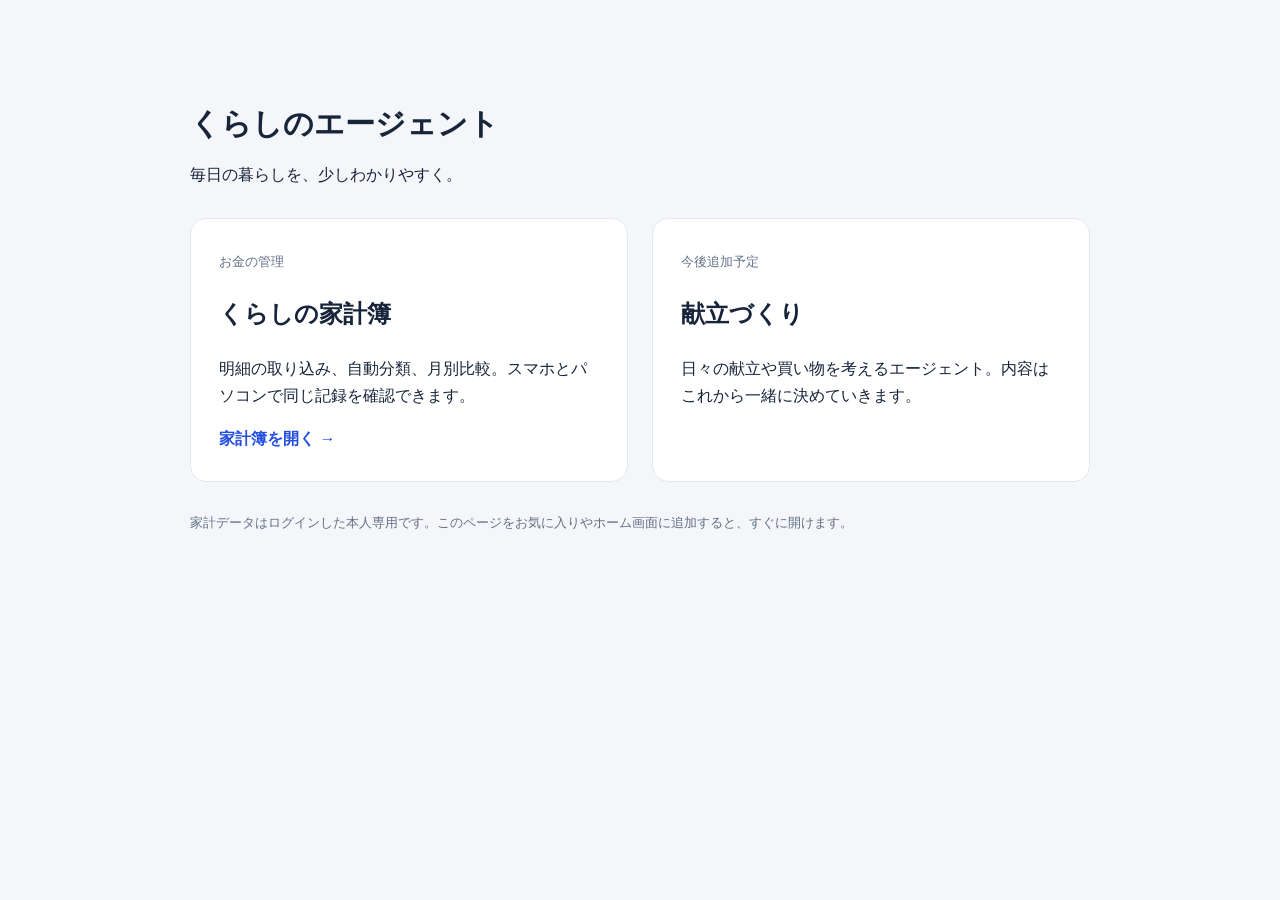
==== index.html @ e910c817 "Add household app with private Firebase sync" ====
<!doctype html><html lang="ja"><meta charset="utf-8"><meta name="viewport" content="width=device-width,initial-scale=1"><title>くらしのエージェント</title><style>body{font-family:-apple-system,BlinkMacSystemFont,'Hiragino Kaku Gothic ProN',sans-serif;margin:0;background:#f4f6fa;color:#17243a}main{max-width:900px;margin:60px auto;padding:24px}h1{font-size:30px}.cards{display:grid;grid-template-columns:repeat(auto-fit,minmax(250px,1fr));gap:24px;margin-top:32px}.card{background:white;border:1px solid #e3e8f0;border-radius:16px;padding:28px;color:inherit;text-decoration:none;line-height:1.7}a.card:hover{border-color:#244fe0}.tag{font-size:13px;color:#627086}.action{color:#244fe0;font-weight:bold}footer{color:#627086;font-size:13px;margin-top:32px}</style><main><h1>くらしのエージェント</h1><p>毎日の暮らしを、少しわかりやすく。</p><div class="cards"><a class="card" href="./household.html"><span class="tag">お金の管理</span><h2>くらしの家計簿</h2><p>明細の取り込み、自動分類、月別比較。スマホとパソコンで同じ記録を確認できます。</p><span class="action">家計簿を開く →</span></a><section class="card"><span class="tag">今後追加予定</span><h2>献立づくり</h2><p>日々の献立や買い物を考えるエージェント。内容はこれから一緒に決めていきます。</p></section></div><footer>家計データはログインした本人専用です。このページをお気に入りやホーム画面に追加すると、すぐに開けます。</footer></main></html>
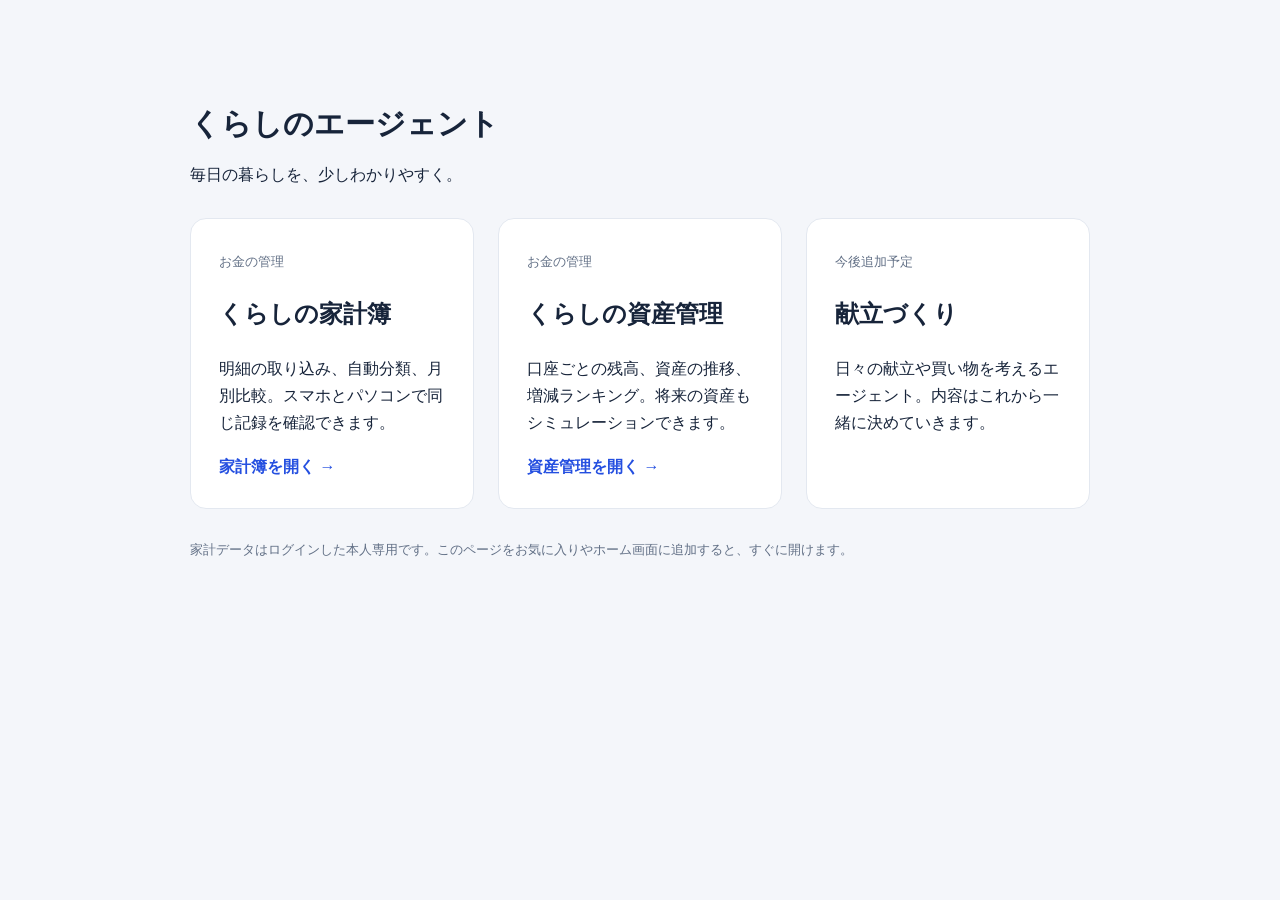
==== commit 14781c30: "Add asset tracking with account rankings and compound growth simulation Add Google-authenticated ass" ====
--- a/index.html
+++ b/index.html
@@ -1 +1 @@
-<!doctype html><html lang="ja"><meta charset="utf-8"><meta name="viewport" content="width=device-width,initial-scale=1"><title>くらしのエージェント</title><style>body{font-family:-apple-system,BlinkMacSystemFont,'Hiragino Kaku Gothic ProN',sans-serif;margin:0;background:#f4f6fa;color:#17243a}main{max-width:900px;margin:60px auto;padding:24px}h1{font-size:30px}.cards{display:grid;grid-template-columns:repeat(auto-fit,minmax(250px,1fr));gap:24px;margin-top:32px}.card{background:white;border:1px solid #e3e8f0;border-radius:16px;padding:28px;color:inherit;text-decoration:none;line-height:1.7}a.card:hover{border-color:#244fe0}.tag{font-size:13px;color:#627086}.action{color:#244fe0;font-weight:bold}footer{color:#627086;font-size:13px;margin-top:32px}</style><main><h1>くらしのエージェント</h1><p>毎日の暮らしを、少しわかりやすく。</p><div class="cards"><a class="card" href="./household.html"><span class="tag">お金の管理</span><h2>くらしの家計簿</h2><p>明細の取り込み、自動分類、月別比較。スマホとパソコンで同じ記録を確認できます。</p><span class="action">家計簿を開く →</span></a><section class="card"><span class="tag">今後追加予定</span><h2>献立づくり</h2><p>日々の献立や買い物を考えるエージェント。内容はこれから一緒に決めていきます。</p></section></div><footer>家計データはログインした本人専用です。このページをお気に入りやホーム画面に追加すると、すぐに開けます。</footer></main></html>
+<!doctype html><html lang="ja"><meta charset="utf-8"><meta name="viewport" content="width=device-width,initial-scale=1"><title>くらしのエージェント</title><style>body{font-family:-apple-system,BlinkMacSystemFont,'Hiragino Kaku Gothic ProN',sans-serif;margin:0;background:#f4f6fa;color:#17243a}main{max-width:900px;margin:60px auto;padding:24px}h1{font-size:30px}.cards{display:grid;grid-template-columns:repeat(auto-fit,minmax(250px,1fr));gap:24px;margin-top:32px}.card{background:white;border:1px solid #e3e8f0;border-radius:16px;padding:28px;color:inherit;text-decoration:none;line-height:1.7}a.card:hover{border-color:#244fe0}.tag{font-size:13px;color:#627086}.action{color:#244fe0;font-weight:bold}footer{color:#627086;font-size:13px;margin-top:32px}</style><main><h1>くらしのエージェント</h1><p>毎日の暮らしを、少しわかりやすく。</p><div class="cards"><a class="card" href="./household.html"><span class="tag">お金の管理</span><h2>くらしの家計簿</h2><p>明細の取り込み、自動分類、月別比較。スマホとパソコンで同じ記録を確認できます。</p><span class="action">家計簿を開く →</span></a><a class="card" href="./assets.html"><span class="tag">お金の管理</span><h2>くらしの資産管理</h2><p>口座ごとの残高、資産の推移、増減ランキング。将来の資産もシミュレーションできます。</p><span class="action">資産管理を開く →</span></a><section class="card"><span class="tag">今後追加予定</span><h2>献立づくり</h2><p>日々の献立や買い物を考えるエージェント。内容はこれから一緒に決めていきます。</p></section></div><footer>家計データはログインした本人専用です。このページをお気に入りやホーム画面に追加すると、すぐに開けます。</footer></main></html>
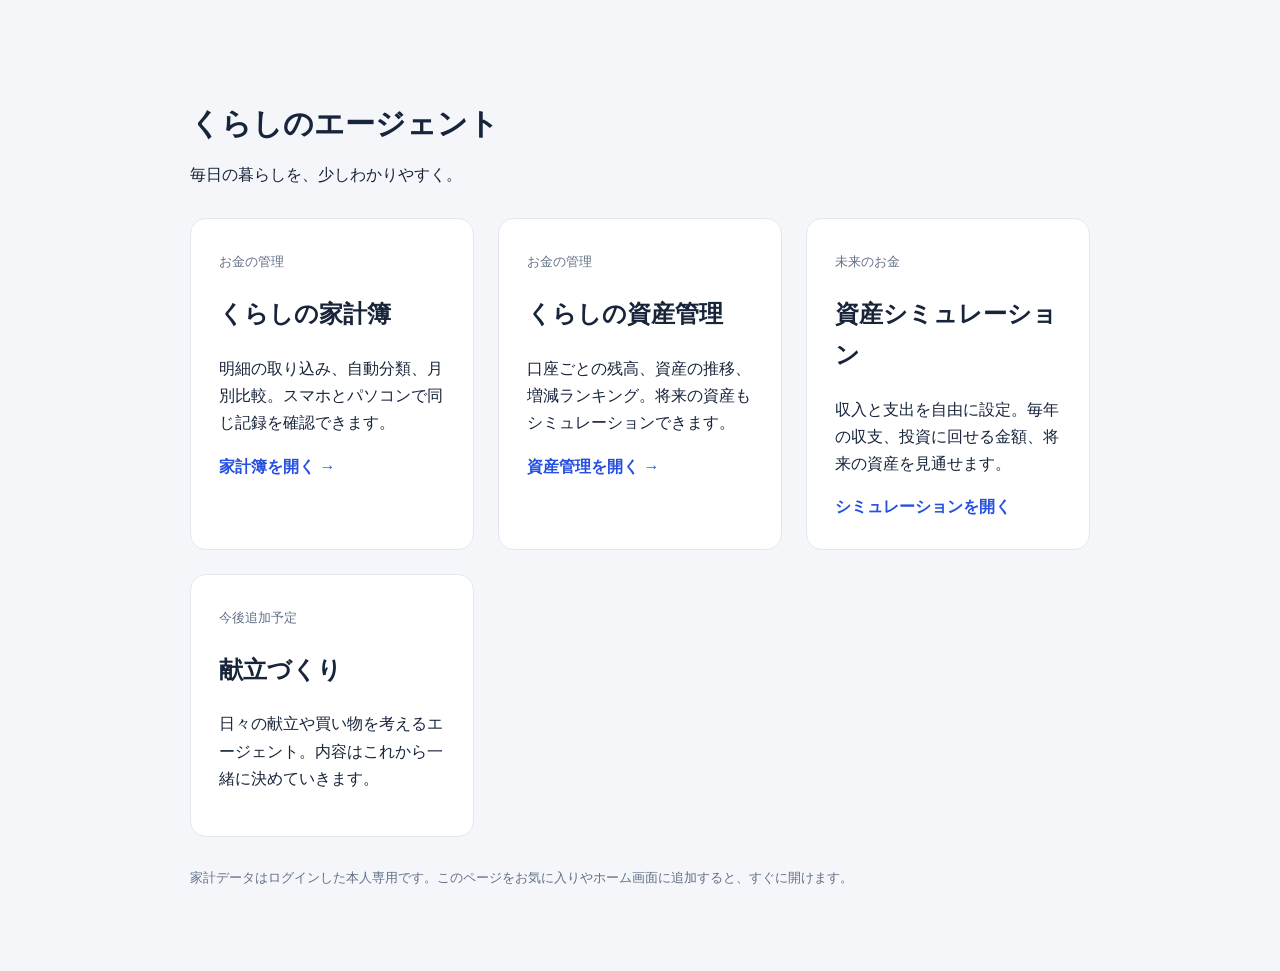
==== commit ed02f638: "Add annual cash flow and asset simulation agent Add editable income and expense schedules, annual ca" ====
--- a/index.html
+++ b/index.html
@@ -1 +1 @@
-<!doctype html><html lang="ja"><meta charset="utf-8"><meta name="viewport" content="width=device-width,initial-scale=1"><title>くらしのエージェント</title><style>body{font-family:-apple-system,BlinkMacSystemFont,'Hiragino Kaku Gothic ProN',sans-serif;margin:0;background:#f4f6fa;color:#17243a}main{max-width:900px;margin:60px auto;padding:24px}h1{font-size:30px}.cards{display:grid;grid-template-columns:repeat(auto-fit,minmax(250px,1fr));gap:24px;margin-top:32px}.card{background:white;border:1px solid #e3e8f0;border-radius:16px;padding:28px;color:inherit;text-decoration:none;line-height:1.7}a.card:hover{border-color:#244fe0}.tag{font-size:13px;color:#627086}.action{color:#244fe0;font-weight:bold}footer{color:#627086;font-size:13px;margin-top:32px}</style><main><h1>くらしのエージェント</h1><p>毎日の暮らしを、少しわかりやすく。</p><div class="cards"><a class="card" href="./household.html"><span class="tag">お金の管理</span><h2>くらしの家計簿</h2><p>明細の取り込み、自動分類、月別比較。スマホとパソコンで同じ記録を確認できます。</p><span class="action">家計簿を開く →</span></a><a class="card" href="./assets.html"><span class="tag">お金の管理</span><h2>くらしの資産管理</h2><p>口座ごとの残高、資産の推移、増減ランキング。将来の資産もシミュレーションできます。</p><span class="action">資産管理を開く →</span></a><section class="card"><span class="tag">今後追加予定</span><h2>献立づくり</h2><p>日々の献立や買い物を考えるエージェント。内容はこれから一緒に決めていきます。</p></section></div><footer>家計データはログインした本人専用です。このページをお気に入りやホーム画面に追加すると、すぐに開けます。</footer></main></html>
+<!doctype html><html lang="ja"><meta charset="utf-8"><meta name="viewport" content="width=device-width,initial-scale=1"><title>くらしのエージェント</title><style>body{font-family:-apple-system,BlinkMacSystemFont,'Hiragino Kaku Gothic ProN',sans-serif;margin:0;background:#f4f6fa;color:#17243a}main{max-width:900px;margin:60px auto;padding:24px}h1{font-size:30px}.cards{display:grid;grid-template-columns:repeat(auto-fit,minmax(250px,1fr));gap:24px;margin-top:32px}.card{background:white;border:1px solid #e3e8f0;border-radius:16px;padding:28px;color:inherit;text-decoration:none;line-height:1.7}a.card:hover{border-color:#244fe0}.tag{font-size:13px;color:#627086}.action{color:#244fe0;font-weight:bold}footer{color:#627086;font-size:13px;margin-top:32px}</style><main><h1>くらしのエージェント</h1><p>毎日の暮らしを、少しわかりやすく。</p><div class="cards"><a class="card" href="./household.html"><span class="tag">お金の管理</span><h2>くらしの家計簿</h2><p>明細の取り込み、自動分類、月別比較。スマホとパソコンで同じ記録を確認できます。</p><span class="action">家計簿を開く →</span></a><a class="card" href="./assets.html"><span class="tag">お金の管理</span><h2>くらしの資産管理</h2><p>口座ごとの残高、資産の推移、増減ランキング。将来の資産もシミュレーションできます。</p><span class="action">資産管理を開く →</span></a><a class="card" href="./simulation.html"><span class="tag">未来のお金</span><h2>資産シミュレーション</h2><p>収入と支出を自由に設定。毎年の収支、投資に回せる金額、将来の資産を見通せます。</p><span class="action">シミュレーションを開く</span></a><section class="card"><span class="tag">今後追加予定</span><h2>献立づくり</h2><p>日々の献立や買い物を考えるエージェント。内容はこれから一緒に決めていきます。</p></section></div><footer>家計データはログインした本人専用です。このページをお気に入りやホーム画面に追加すると、すぐに開けます。</footer></main></html>
